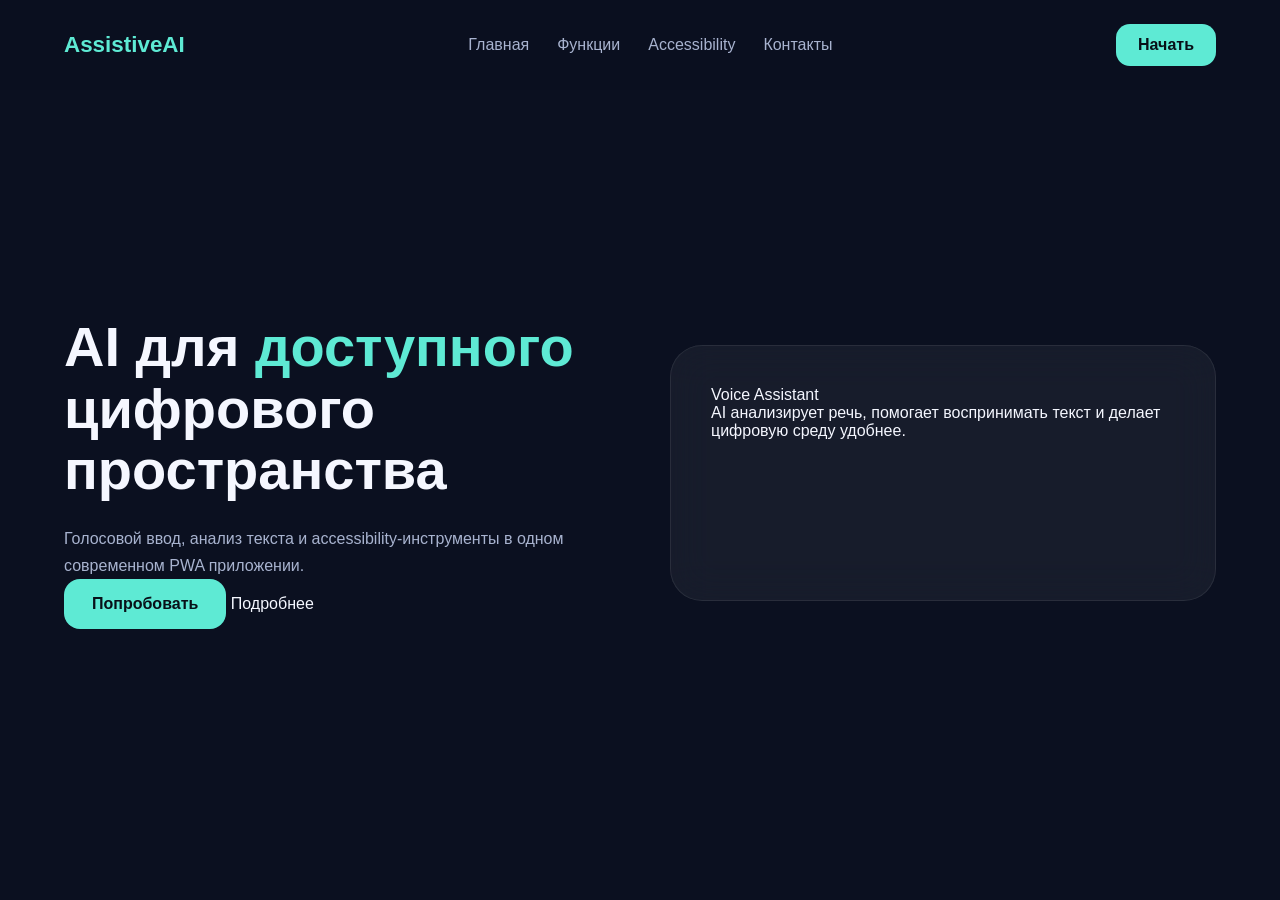
==== frontend/index.html @ c40a689e "Restructure project: separate backend and frontend folders" ====
<link rel="stylesheet" href="css/style.css">

<!DOCTYPE html>
<html lang="ru">
<head>
  <meta charset="UTF-8" />
  <meta name="viewport" content="width=device-width, initial-scale=1.0"/>
  <title>Assistive AI</title>

  <link rel="preconnect" href="https://fonts.googleapis.com">
  <link rel="preconnect" href="https://fonts.gstatic.com" crossorigin>
</head>
<body>

<header>
  <div class="container">
    <nav>

      <div class="logo">
        AssistiveAI
      </div>

      <div class="nav-links">
        <a href="index.html">Главная</a>
        <a href="features.html">Функции</a>
        <a href="accessibility.html">Accessibility</a>
        <a href="contacts.html">Контакты</a>
      </div>

      <a href="cases.html" class="nav-btn">
        Начать
      </a>

    </nav>
  </div>
</header>

<main>

  <section class="hero">
    <div class="container">

      <div class="hero-wrapper">

        <div class="hero-left">

          <h1>
            AI для <span>доступного</span> цифрового пространства
          </h1>

          <p>
            Голосовой ввод, анализ текста и accessibility-инструменты
            в одном современном PWA приложении.
          </p>

          <div class="hero-buttons">

            <a href="#" class="primary-btn">
              Попробовать
            </a>

            <a href="#" class="secondary-btn">
              Подробнее
            </a>

          </div>

        </div>

        <div class="hero-right">

          <div class="hero-card">

            <div class="card-title">
              Voice Assistant
            </div>

            <div class="card-text">
              AI анализирует речь, помогает воспринимать текст
              и делает цифровую среду удобнее.
            </div>

            <div class="wave">
              <span></span>
              <span></span>
              <span></span>
              <span></span>
              <span></span>
            </div>

          </div>

        </div>

      </div>

    </div>
  </section>
</main>

</body>
</html>
---- frontend/css/style.css ----
/* --- БАЗОВЫЕ СТИЛИ --- */
* {
  margin: 0;
  padding: 0;
  box-sizing: border-box;
  font-family: 'Inter', sans-serif;
}

body {
  background: #0B1020;
  color: #F5F7FF;
  overflow-x: hidden;
}

a {
  text-decoration: none;
  color: inherit;
}

.container {
  width: min(1200px, 90%);
  margin: auto;
}

/* --- NAVBAR (Поддержка и header, и .header) --- */
header, .header {
  padding: 24px 0;
  position: sticky;
  top: 0;
  background: rgba(11, 16, 32, 0.8);
  backdrop-filter: blur(10px);
  z-index: 1000;
}

nav, .navbar {
  display: flex;
  justify-content: space-between;
  align-items: center;
}

.logo {
  font-size: 1.4rem;
  font-weight: 700;
  color: #5EEAD4;
}

.nav-links {
  display: flex;
  gap: 28px;
  color: #A8B3CF;
}

.nav-links a:hover, .nav-links a.active {
  color: #5EEAD4;
  font-weight: 600;
}

.nav-btn {
  padding: 12px 22px;
  border-radius: 14px;
  background: #5EEAD4;
  color: #081018;
  font-weight: 600;
  transition: .3s;
}

/* --- ОБЩИЕ КОМПОНЕНТЫ --- */
.page-tag {
  display: inline-block;
  padding: 6px 14px;
  background: rgba(94, 234, 212, 0.1);
  color: #5EEAD4;
  border-radius: 100px;
  font-size: 0.8rem;
  font-weight: 700;
  margin-bottom: 20px;
}

h1 {
  font-size: 3.5rem;
  line-height: 1.1;
  margin-bottom: 24px;
}

h1 span { color: #5EEAD4; }

p {
  color: #A8B3CF;
  line-height: 1.7;
}

section {
  padding: 80px 0;
}

/* --- HERO (Главная страница) --- */
.hero { min-height: 85vh; display: flex; align-items: center; }
.hero-wrapper { display: grid; grid-template-columns: 1fr 1fr; gap: 60px; align-items: center; }
.hero-card {
  background: rgba(255, 255, 255, 0.05);
  border: 1px solid rgba(255, 255, 255, 0.08);
  backdrop-filter: blur(20px);
  border-radius: 32px;
  padding: 40px;
  position: relative;
  overflow: hidden;
}

/* --- FEATURES GRID (Используется на Главной и в Функциях) --- */
.features-grid {
  display: grid;
  grid-template-columns: repeat(3, 1fr);
  gap: 24px;
}

.feature-card {
  background: #151B2F;
  padding: 32px;
  border-radius: 28px;
  border: 1px solid rgba(255, 255, 255, 0.05);
  transition: .3s;
}

.feature-icon {
  width: 60px; height: 60px; border-radius: 18px;
  background: rgba(94, 234, 212, 0.12);
  display: flex; align-items: center; justify-content: center;
  font-size: 1.6rem; margin-bottom: 24px;
}

/* --- ACCESSIBILITY PAGE --- */
.accessibility-hero-wrapper {
  display: grid;
  grid-template-columns: 1.2fr 0.8fr;
  gap: 60px;
  align-items: center;
}

.glass-box {
  background: rgba(255, 255, 255, 0.03);
  border: 1px solid rgba(255, 255, 255, 0.1);
  backdrop-filter: blur(15px);
  padding: 40px;
  border-radius: 32px;
  text-align: center;
}

.content-grid {
  display: grid;
  grid-template-columns: repeat(3, 1fr);
  gap: 24px;
}

.content-card {
  background: #151B2F;
  padding: 32px;
  border-radius: 24px;
  border: 1px solid rgba(255, 255, 255, 0.05);
}

.large-card {
  grid-column: span 3;
  border-color: rgba(94, 234, 212, 0.3);
}

/* --- CONTACTS PAGE --- */
.contacts-hero { text-align: center; }
.contacts-layout { display: grid; grid-template-columns: 1fr 350px; gap: 40px; }
.contacts-info { display: grid; grid-template-columns: 1fr 1fr; gap: 20px; }
.contact-item { background: #151B2F; padding: 24px; border-radius: 20px; }
.contact-item span { display: block; color: #5EEAD4; font-size: 0.8rem; margin-bottom: 10px; text-transform: uppercase;}
.contact-side-card { background: #5EEAD4; color: #081018; padding: 32px; border-radius: 24px; }
.primary-btn {
  display: inline-block; background: #5EEAD4; color: #081018;
  padding: 16px 28px; border-radius: 16px; font-weight: 700; transition: .3s;
}

/* --- МОБИЛЬНАЯ АДАПТАЦИЯ --- */
@media (max-width: 980px) {
  .hero-wrapper, .accessibility-hero-wrapper, .contacts-layout, .content-grid {
    grid-template-columns: 1fr;
    text-align: center;
  }
  .large-card { grid-column: span 1; }
  h1 { font-size: 2.5rem; }
  .contacts-info { grid-template-columns: 1fr; }
}

@media (max-width: 700px) {
  .nav-links { display: none; }
}

/* Анимация волны */
.wave { display: flex; align-items: flex-end; gap: 8px; height: 80px; margin: 20px 0; }
.wave span {
  width: 8px; border-radius: 10px; background: #5EEAD4;
  animation: wave 1.2s infinite ease-in-out;
}
@keyframes wave {
  0%, 100% { transform: scaleY(0.5); }
  50% { transform: scaleY(1.2); }
}
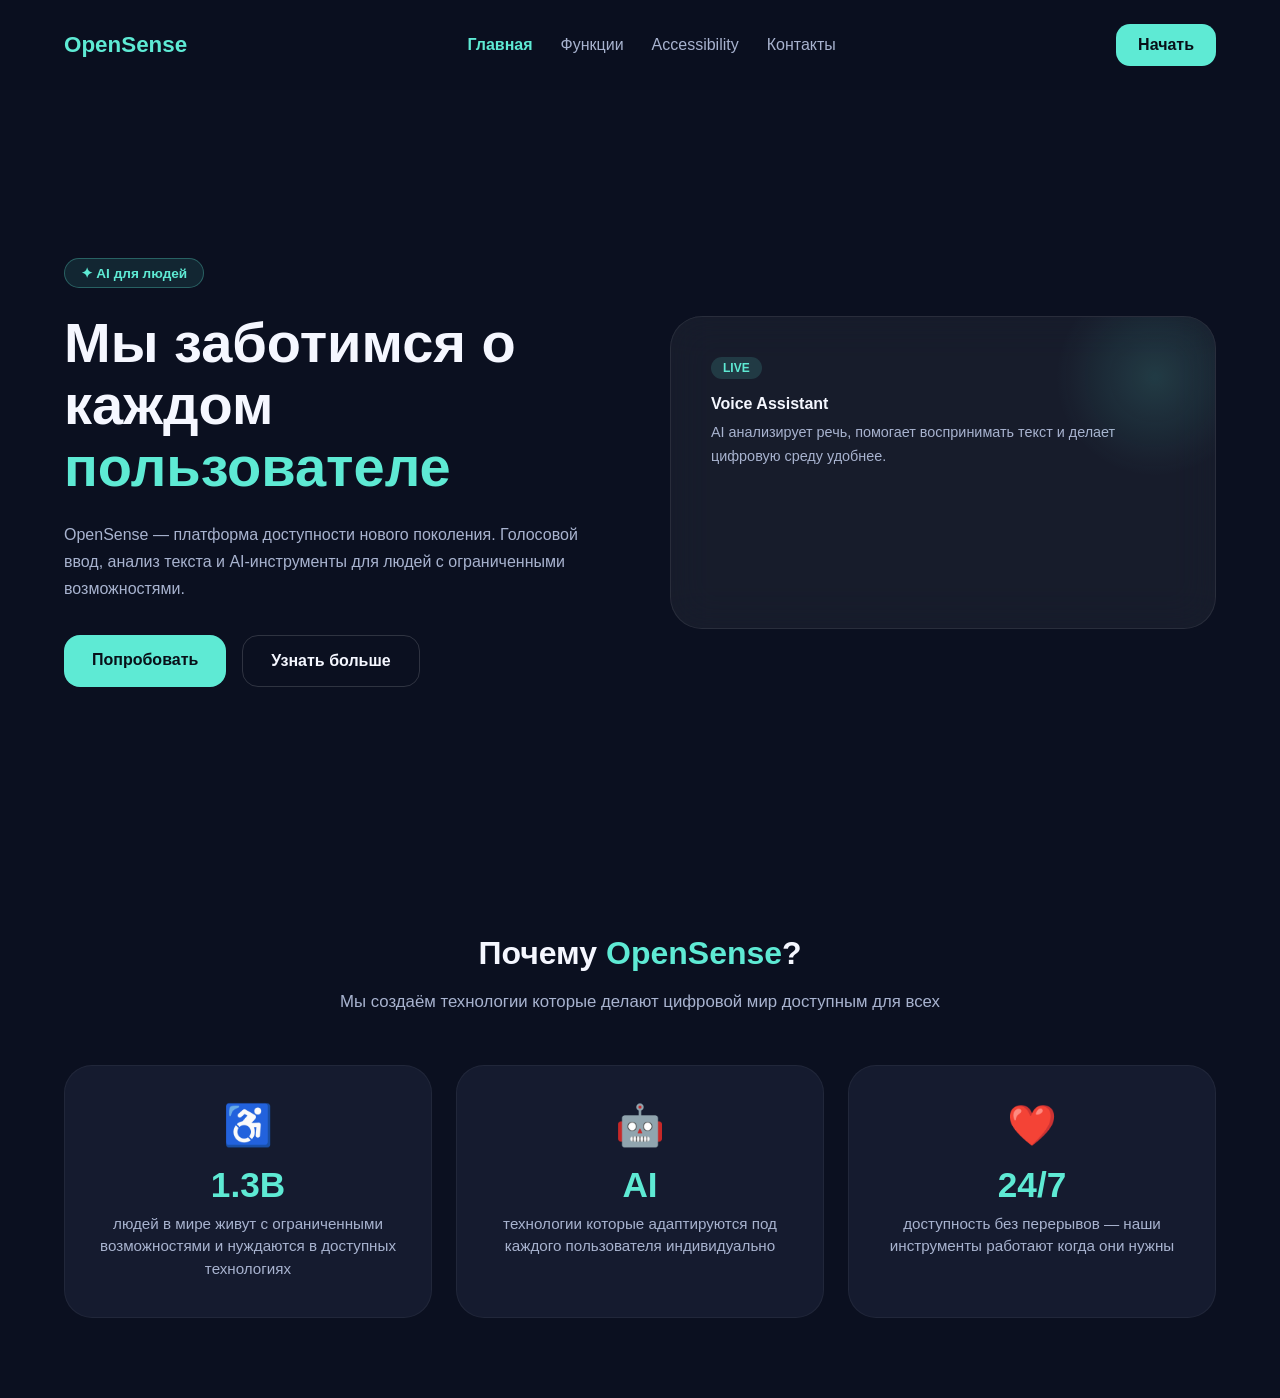
==== commit 0864df43: "Redesign index, contacts and 404 pages" ====
--- a/frontend/index.html
+++ b/frontend/index.html
@@ -1,102 +1,181 @@
-<link rel="stylesheet" href="css/style.css">
-
 <!DOCTYPE html>
 <html lang="ru">
 <head>
   <meta charset="UTF-8" />
   <meta name="viewport" content="width=device-width, initial-scale=1.0"/>
-  <title>Assistive AI</title>
+  <title>OpenSense — AI для доступного пространства</title>
+  <link rel="preconnect" href="https://fonts.googleapis.com">
+  <link rel="stylesheet" href="css/style.css">
+  <style>
+    .hero-badge {
+      display: inline-block;
+      padding: 6px 16px;
+      background: rgba(94, 234, 212, 0.1);
+      border: 1px solid rgba(94, 234, 212, 0.3);
+      border-radius: 100px;
+      color: #5EEAD4;
+      font-size: 0.85rem;
+      font-weight: 600;
+      margin-bottom: 24px;
+    }
+    .hero-buttons { display: flex; gap: 16px; margin-top: 32px; flex-wrap: wrap; }
+    .secondary-btn {
+      display: inline-block;
+      padding: 16px 28px;
+      border-radius: 16px;
+      border: 1px solid rgba(255,255,255,0.15);
+      color: #F5F7FF;
+      font-weight: 600;
+      transition: .3s;
+    }
+    .secondary-btn:hover { border-color: #5EEAD4; color: #5EEAD4; }
+    .primary-btn:hover { opacity: 0.85; transform: translateY(-2px); }
+    .nav-btn:hover { opacity: 0.85; transform: translateY(-2px); }
 
-  <link rel="preconnect" href="https://fonts.googleapis.com">
-  <link rel="preconnect" href="https://fonts.gstatic.com" crossorigin>
+    /* Карточка справа */
+    .card-title { font-size: 1rem; font-weight: 700; margin-bottom: 8px; color: #F5F7FF; }
+    .card-text { color: #A8B3CF; font-size: 0.9rem; line-height: 1.6; }
+    .card-tag {
+      display: inline-block;
+      margin-bottom: 16px;
+      padding: 4px 12px;
+      background: rgba(94, 234, 212, 0.15);
+      color: #5EEAD4;
+      border-radius: 100px;
+      font-size: 0.75rem;
+      font-weight: 700;
+    }
+    .glow {
+      position: absolute;
+      width: 200px; height: 200px;
+      background: radial-gradient(circle, rgba(94,234,212,0.15), transparent 70%);
+      top: -40px; right: -40px;
+      pointer-events: none;
+    }
+
+    /* Секция заботы */
+    .care-section { padding: 80px 0; }
+    .care-section h2 {
+      font-size: 2rem;
+      text-align: center;
+      margin-bottom: 16px;
+    }
+    .care-section h2 span { color: #5EEAD4; }
+    .care-subtitle {
+      text-align: center;
+      color: #A8B3CF;
+      margin-bottom: 48px;
+      font-size: 1.05rem;
+    }
+    .stats-grid {
+      display: grid;
+      grid-template-columns: repeat(3, 1fr);
+      gap: 24px;
+    }
+    .stat-card {
+      background: #151B2F;
+      border: 1px solid rgba(255,255,255,0.05);
+      border-radius: 28px;
+      padding: 36px 32px;
+      text-align: center;
+      transition: .3s;
+    }
+    .stat-card:hover {
+      border-color: rgba(94, 234, 212, 0.3);
+      transform: translateY(-4px);
+    }
+    .stat-icon { font-size: 2.5rem; margin-bottom: 16px; }
+    .stat-number {
+      font-size: 2.2rem;
+      font-weight: 800;
+      color: #5EEAD4;
+      margin-bottom: 8px;
+    }
+    .stat-label { color: #A8B3CF; font-size: 0.95rem; line-height: 1.5; }
+
+    @media (max-width: 980px) {
+      .stats-grid { grid-template-columns: 1fr; }
+    }
+  </style>
 </head>
 <body>
 
 <header>
   <div class="container">
     <nav>
-
-      <div class="logo">
-        AssistiveAI
-      </div>
-
+      <div class="logo">OpenSense</div>
       <div class="nav-links">
-        <a href="index.html">Главная</a>
+        <a href="index.html" class="active">Главная</a>
         <a href="features.html">Функции</a>
         <a href="accessibility.html">Accessibility</a>
         <a href="contacts.html">Контакты</a>
       </div>
-
-      <a href="cases.html" class="nav-btn">
-        Начать
-      </a>
-
+      <a href="cases.html" class="nav-btn">Начать</a>
     </nav>
   </div>
 </header>
 
 <main>
-
+  <!-- HERO -->
   <section class="hero">
     <div class="container">
-
       <div class="hero-wrapper">
-
         <div class="hero-left">
-
-          <h1>
-            AI для <span>доступного</span> цифрового пространства
-          </h1>
-
-          <p>
-            Голосовой ввод, анализ текста и accessibility-инструменты
-            в одном современном PWA приложении.
-          </p>
-
+          <div class="hero-badge">✦ AI для людей</div>
+          <h1>Мы заботимся о каждом <span>пользователе</span></h1>
+          <p>OpenSense — платформа доступности нового поколения. Голосовой ввод, анализ текста и AI-инструменты для людей с ограниченными возможностями.</p>
           <div class="hero-buttons">
-
-            <a href="#" class="primary-btn">
-              Попробовать
-            </a>
-
-            <a href="#" class="secondary-btn">
-              Подробнее
-            </a>
-
+            <a href="cases.html" class="primary-btn">Попробовать</a>
+            <a href="features.html" class="secondary-btn">Узнать больше</a>
           </div>
-
         </div>
-
         <div class="hero-right">
-
           <div class="hero-card">
-
-            <div class="card-title">
-              Voice Assistant
-            </div>
-
+            <div class="glow"></div>
+            <div class="card-tag">LIVE</div>
+            <div class="card-title">Voice Assistant</div>
             <div class="card-text">
               AI анализирует речь, помогает воспринимать текст
               и делает цифровую среду удобнее.
             </div>
+            <div class="wave">
+              <span style="animation-delay:0s"></span>
+              <span style="animation-delay:.15s"></span>
+              <span style="animation-delay:.3s"></span>
+              <span style="animation-delay:.45s"></span>
+              <span style="animation-delay:.6s"></span>
+            </div>
+          </div>
+        </div>
+      </div>
+    </div>
+  </section>
 
-            <div class="wave">
-              <span></span>
-              <span></span>
-              <span></span>
-              <span></span>
-              <span></span>
-            </div>
-
-          </div>
-
+  <!-- СЕКЦИЯ ЗАБОТЫ -->
+  <section class="care-section">
+    <div class="container">
+      <h2>Почему <span>OpenSense</span>?</h2>
+      <p class="care-subtitle">Мы создаём технологии которые делают цифровой мир доступным для всех</p>
+      <div class="stats-grid">
+        <div class="stat-card">
+          <div class="stat-icon">♿</div>
+          <div class="stat-number">1.3B</div>
+          <div class="stat-label">людей в мире живут с ограниченными возможностями и нуждаются в доступных технологиях</div>
         </div>
-
+        <div class="stat-card">
+          <div class="stat-icon">🤖</div>
+          <div class="stat-number">AI</div>
+          <div class="stat-label">технологии которые адаптируются под каждого пользователя индивидуально</div>
+        </div>
+        <div class="stat-card">
+          <div class="stat-icon">❤️</div>
+          <div class="stat-number">24/7</div>
+          <div class="stat-label">доступность без перерывов — наши инструменты работают когда они нужны</div>
+        </div>
       </div>
-
     </div>
   </section>
 </main>
 
 </body>
-</html>
+</html>
